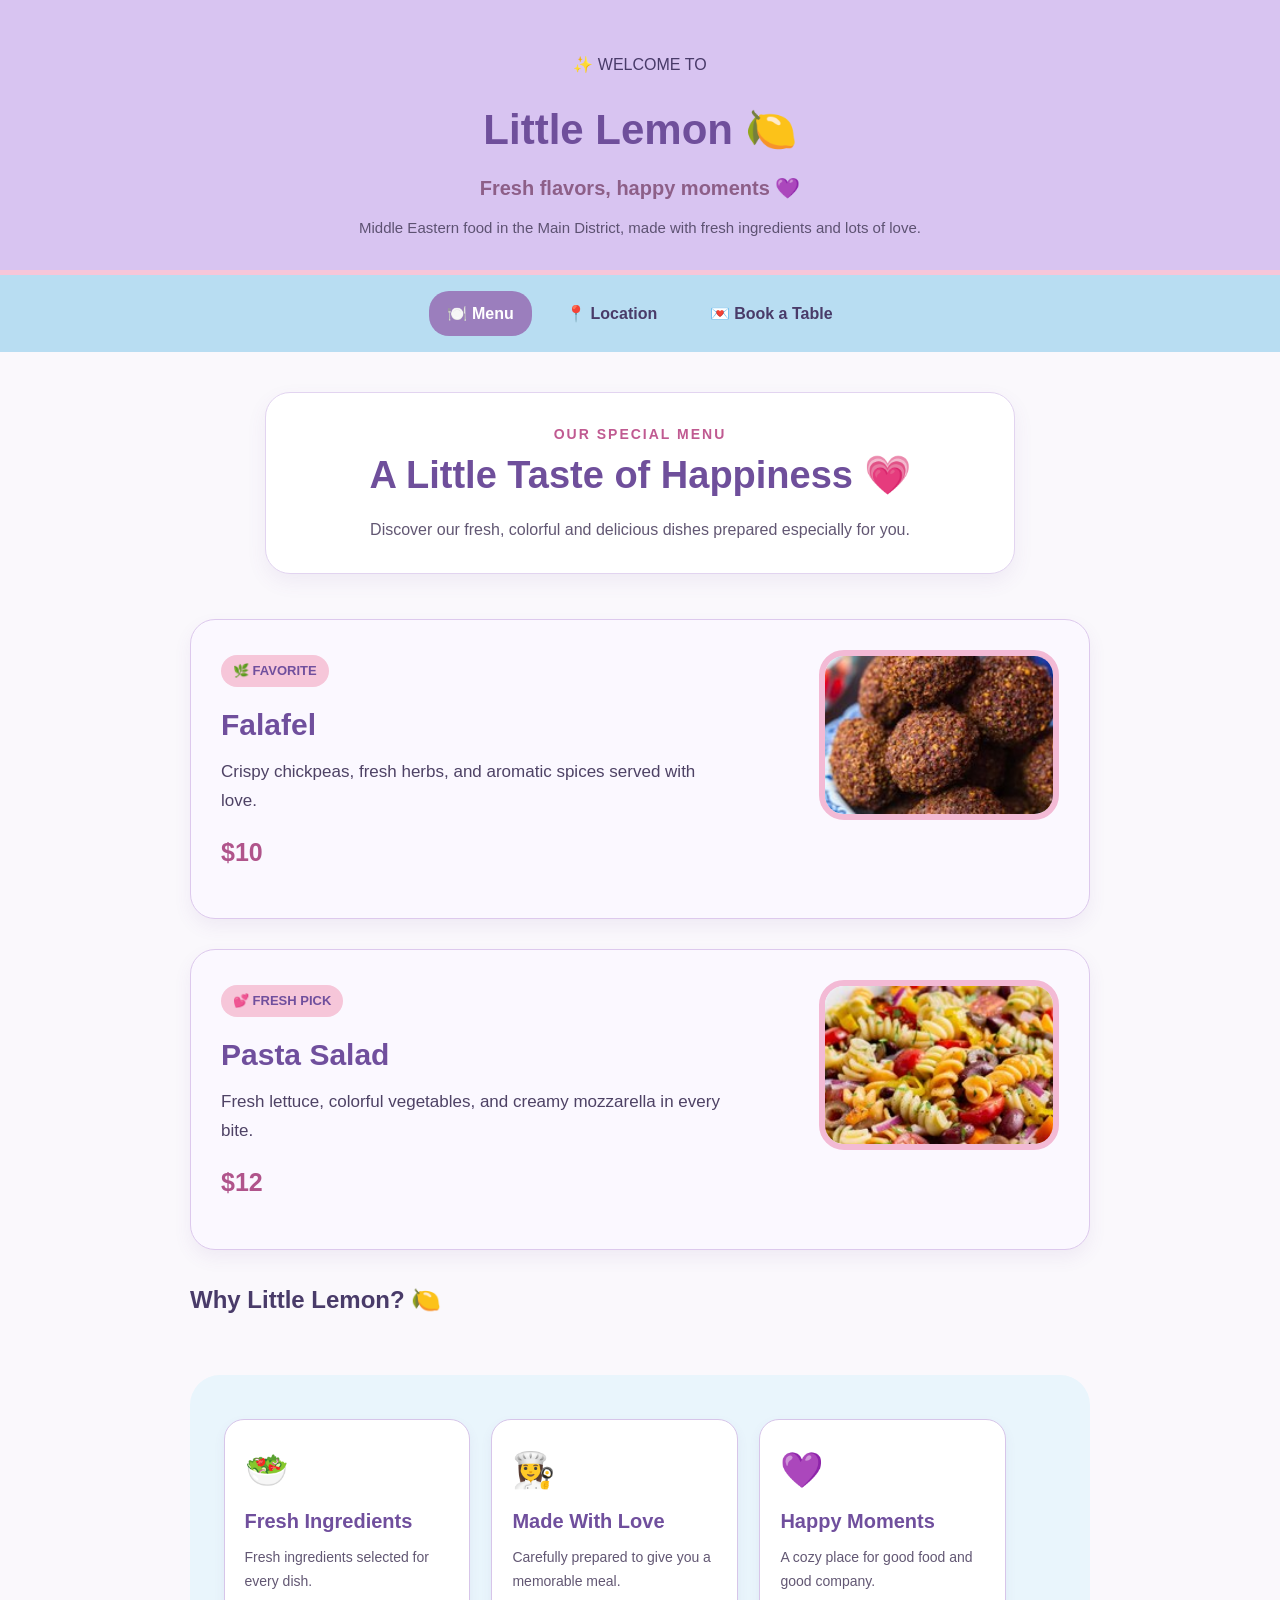
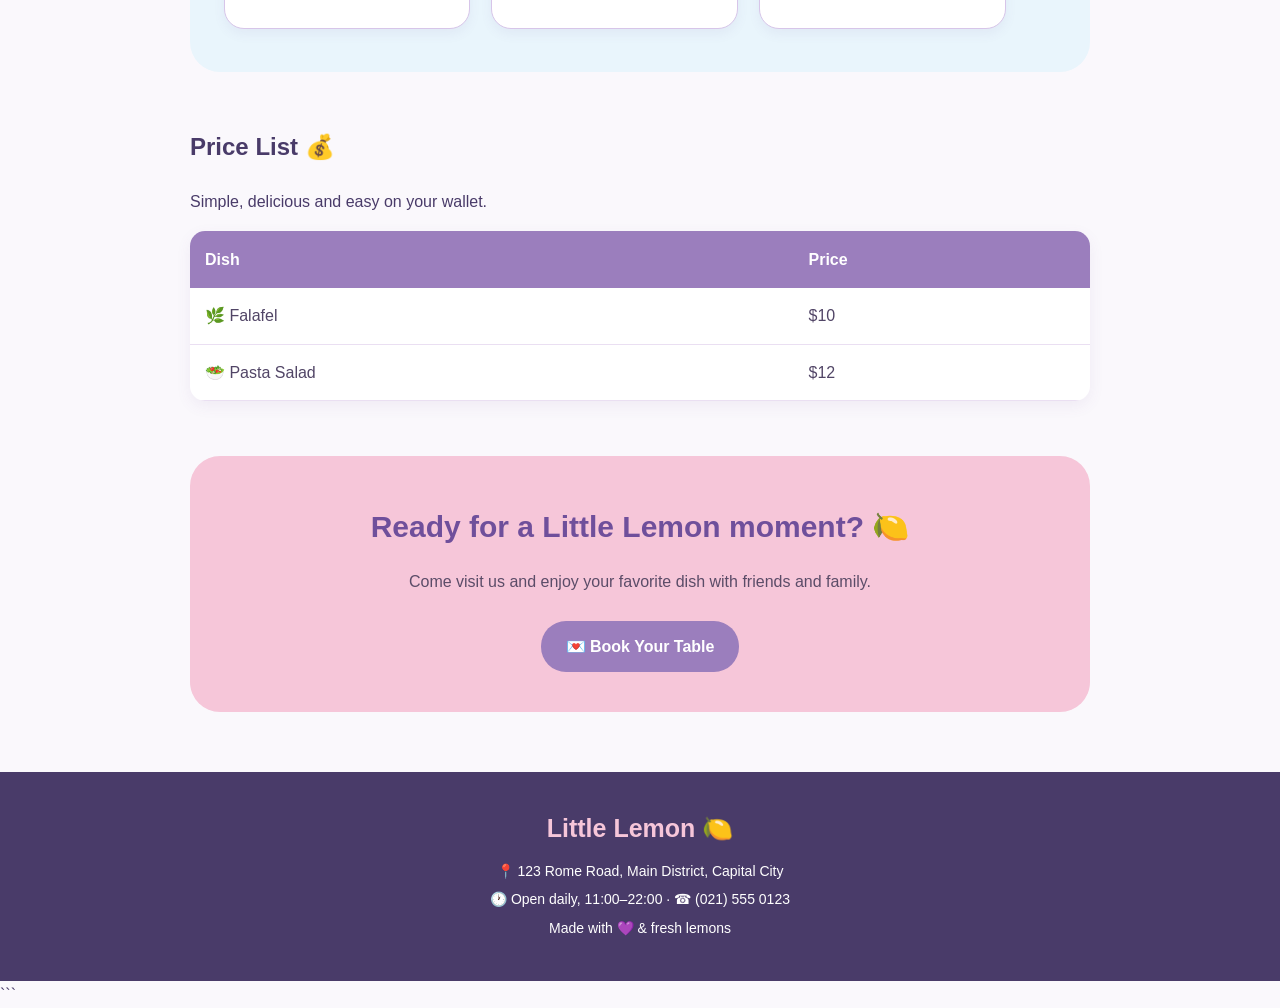
==== index.html @ 72bf9037 "Add files via upload" ====
<!DOCTYPE html>
<html>

<head>
  <title>Little Lemon | Fresh & Delicious</title>

  <meta name="description"
        content="Little Lemon — fresh Middle Eastern food with a modern twist.">

  <meta name="author"
        content="Lazuardi Al-Muzaki">

  <link rel="stylesheet" href="style.css">
</head>


<body>

  <!-- =========================
       HEADER
       ========================= -->

  <header>

    <p class="welcome">
      ✨ WELCOME TO
    </p>

    <p id="site-name">
      <a href="index.html">Little Lemon 🍋</a>
    </p>

    <p id="tagline">
      Fresh flavors, happy moments 💜
    </p>

    <p class="header-description">
      Middle Eastern food in the Main District,
      made with fresh ingredients and lots of love.
    </p>

  </header>


  <!-- =========================
       NAVIGATION
       ========================= -->

  <nav>

    <ul>

      <li>
        <a class="current" href="index.html">
          🍽️ Menu
        </a>
      </li>

      <li>
        <a href="location.html">
          📍 Location
        </a>
      </li>

      <li>
        <a href="book.html">
          💌 Book a Table
        </a>
      </li>

    </ul>

  </nav>


  <!-- =========================
       MAIN CONTENT
       ========================= -->

  <main>

    <!-- INTRO -->

    <section class="intro">

      <p class="small-title">
        OUR SPECIAL MENU
      </p>

      <h1>
        A Little Taste of Happiness 💗
      </h1>

      <p>
        Discover our fresh, colorful and delicious dishes
        prepared especially for you.
      </p>

    </section>


    <!-- MENU CARDS -->

    <div class="menu-container">


      <!-- FALAFEL -->

      <div class="dish">

        <div class="dish-image">

          <img src="falafel.jpeg"
               width="240"
               height="135"
               alt="A plate of falafel">

        </div>

        <div class="dish-content">

          <span class="dish-tag">
            🌿 FAVORITE
          </span>

          <h2>
            Falafel
          </h2>

          <p>
            Crispy chickpeas, fresh herbs,
            and aromatic spices served with love.
          </p>

          <p class="price">
            $10
          </p>

        </div>

      </div>


      <!-- PASTA SALAD -->

      <div class="dish">

        <div class="dish-image">

          <img src="salad.jpeg"
               width="240"
               height="135"
               alt="A fresh pasta salad">

        </div>

        <div class="dish-content">

          <span class="dish-tag">
            💕 FRESH PICK
          </span>

          <h2>
            Pasta Salad
          </h2>

          <p>
            Fresh lettuce, colorful vegetables,
            and creamy mozzarella in every bite.
          </p>

          <p class="price">
            $12
          </p>

        </div>

      </div>

    </div>


    <!-- WHY LITTLE LEMON -->

    <section class="why-us">

      <h2>
        Why Little Lemon? 🍋
      </h2>

      <div class="features">

        <div class="feature">

          <span class="feature-icon">
            🥗
          </span>

          <h3>
            Fresh Ingredients
          </h3>

          <p>
            Fresh ingredients selected
            for every dish.
          </p>

        </div>


        <div class="feature">

          <span class="feature-icon">
            👩‍🍳
          </span>

          <h3>
            Made With Love
          </h3>

          <p>
            Carefully prepared to give
            you a memorable meal.
          </p>

        </div>


        <div class="feature">

          <span class="feature-icon">
            💜
          </span>

          <h3>
            Happy Moments
          </h3>

          <p>
            A cozy place for good food
            and good company.
          </p>

        </div>

      </div>

    </section>


    <!-- PRICE LIST -->

    <section class="price-section">

      <h2>
        Price List 💰
      </h2>

      <p>
        Simple, delicious and easy on your wallet.
      </p>

      <table>

        <tr>
          <th>Dish</th>
          <th>Price</th>
        </tr>

        <tr>
          <td>🌿 Falafel</td>
          <td>$10</td>
        </tr>

        <tr>
          <td>🥗 Pasta Salad</td>
          <td>$12</td>
        </tr>

      </table>

    </section>


    <!-- CALL TO ACTION -->

    <section class="cta">

      <h2>
        Ready for a Little Lemon moment? 🍋
      </h2>

      <p>
        Come visit us and enjoy your favorite dish
        with friends and family.
      </p>

      <a href="book.html" class="cta-button">
        💌 Book Your Table
      </a>

    </section>

  </main>


  <!-- =========================
       FOOTER
       ========================= -->

  <footer>

    <p class="footer-logo">
      Little Lemon 🍋
    </p>

    <p>
      📍 123 Rome Road, Main District, Capital City
    </p>

    <p>
      🕐 Open daily, 11:00–22:00
      · ☎ (021) 555 0123
    </p>

    <p class="copyright">
      Made with 💜 & fresh lemons
    </p>

  </footer>


</body>

</html>
```
---- style.css ----
/* ========================================
   POYY'S BAKERY
   Soft Blue • Pink • Purple
   ======================================== */


/* ---------- GENERAL ---------- */

* {
    box-sizing: border-box;
}

body {
    margin: 0;
    padding: 0;

    background-color: #faf8fc;

    color: #493b69;

    font-family: Arial, Helvetica, sans-serif;

    line-height: 1.7;
}


/* ---------- HEADER ---------- */

header {
    background-color: #d8c4f1;

    text-align: center;

    padding: 35px 20px 30px;

    border-bottom: 5px solid #f6c6d9;
}


/* Bakery name */

#site-name {
    margin: 0;
    padding: 0;

    font-size: 42px;

    font-weight: bold;
}


/* Bakery name link */

#site-name a {
    color: #6f4f9b;

    text-decoration: none;
}


/* Tagline */

#tagline {
    margin: 5px 0 5px;

    color: #8d5f88;

    font-size: 20px;

    font-weight: bold;
}


/* Small description */

.header-description {
    max-width: 600px;

    margin: 10px auto 0;

    color: #5d5272;

    font-size: 15px;
}


/* ---------- NAVIGATION ---------- */

nav {
    background-color: #b8ddf2;

    text-align: center;

    padding: 12px 0;
}


nav ul {
    margin: 0;
    padding: 0;

    list-style-type: none;
}


nav li {
    display: inline;
}


nav a {
    display: inline-block;

    margin: 4px 6px;

    padding: 9px 18px;

    color: #493b69;

    text-decoration: none;

    font-weight: bold;

    border-radius: 20px;
}


/* Hover */

nav a:hover {
    background-color: #f6c6d9;

    color: #6f4f9b;
}


/* Current page */

nav a.current {
    background-color: #9b7ebd;

    color: white;
}


/* ---------- MAIN ---------- */

main {
    max-width: 950px;

    margin: 0 auto;

    padding: 40px 25px 60px;
}


/* ---------- INTRO ---------- */

.intro {
    max-width: 750px;

    margin: 0 auto 45px;

    padding: 30px;

    background-color: white;

    text-align: center;

    border: 1px solid #e2d4f0;

    border-radius: 25px;

    box-shadow: 0 8px 20px rgba(111, 79, 155, 0.08);
}


.small-title {
    margin: 0 0 5px;

    color: #c05a91;

    font-size: 14px;

    font-weight: bold;

    letter-spacing: 2px;
}


.intro h1 {
    margin: 5px 0 15px;

    color: #6f4f9b;

    font-size: 38px;

    line-height: 1.25;
}


.intro p:last-child {
    margin-bottom: 0;

    color: #625773;

    font-size: 16px;
}


/* ---------- SECTION TITLE ---------- */

.section-title {
    margin: 0 0 25px;

    color: #704f9d;

    text-align: center;

    font-size: 30px;
}


/* ---------- DISH CARD ---------- */

.dish {
    min-height: 230px;

    margin: 0 auto 30px;

    padding: 30px;

    background-color: #fbf8ff;

    border: 1px solid #ddc9ed;

    border-radius: 25px;

    box-shadow: 0 8px 18px rgba(111, 79, 155, 0.08);

    overflow: hidden;
}


/* ---------- DISH IMAGE ---------- */

.dish img {
    float: right;

    width: 240px;
    height: 170px;

    object-fit: cover;

    margin-left: 30px;

    border: 6px solid #f3bad5;

    border-radius: 25px;

    background-color: white;
}


/* ---------- DISH CONTENT ---------- */

.dish-content {
    padding-top: 5px;
}


.dish-content h2 {
    margin: 12px 0 8px;

    color: #704f9d;

    font-size: 30px;
}


.dish-content p {
    max-width: 500px;

    margin: 0 0 15px;

    color: #4e4265;

    font-size: 17px;
}


/* ---------- DISH TAG ---------- */

.dish-tag {
    display: inline-block;

    padding: 5px 12px;

    background-color: #f6c6d9;

    color: #704f9d;

    border-radius: 20px;

    font-size: 13px;

    font-weight: bold;
}


/* ---------- PRICE ---------- */

.price {
    color: #b0548b !important;

    font-size: 25px !important;

    font-weight: bold;

    margin-top: 15px !important;
}


/* ---------- FEATURES ---------- */

.features {
    margin-top: 55px;

    padding: 35px 25px;

    background-color: #e9f5fc;

    border-radius: 30px;
}


.feature-container {
    text-align: center;
}


.feature {
    display: inline-block;

    vertical-align: top;

    width: 29%;

    min-height: 210px;

    margin: 1%;

    padding: 20px;

    background-color: white;

    border: 1px solid #d7c5e9;

    border-radius: 20px;

    box-shadow: 0 5px 12px rgba(111, 79, 155, 0.07);
}


.feature-icon {
    font-size: 35px;

    margin-bottom: 5px;
}


.feature h3 {
    margin: 5px 0 8px;

    color: #704f9d;

    font-size: 20px;
}


.feature p {
    margin: 0;

    color: #625773;

    font-size: 14px;
}


/* ---------- PRICE LIST ---------- */

.price-section {
    margin-top: 55px;
}


table {
    width: 100%;

    border-collapse: collapse;

    background-color: white;

    border-radius: 15px;

    overflow: hidden;

    box-shadow: 0 5px 15px rgba(111, 79, 155, 0.08);
}


th {
    padding: 15px;

    background-color: #9b7ebd;

    color: white;

    text-align: left;

    font-size: 16px;
}


td {
    padding: 14px 15px;

    border-bottom: 1px solid #eadff2;

    color: #514566;
}


tr:hover td {
    background-color: #fff0f7;
}


/* ---------- CALL TO ACTION ---------- */

.cta {
    margin-top: 55px;

    padding: 40px 25px;

    background-color: #f6c6d9;

    text-align: center;

    border-radius: 30px;
}


.cta > p:first-child {
    margin: 0 0 5px;

    color: #9b527c;

    font-size: 13px;

    font-weight: bold;

    letter-spacing: 2px;
}


.cta h2 {
    margin: 5px 0 10px;

    color: #6f4f9b;

    font-size: 30px;
}


.cta p {
    color: #5b4c68;
}


/* ---------- CTA BUTTON ---------- */

.cta-button {
    display: inline-block;

    margin-top: 10px;

    padding: 12px 25px;

    background-color: #9b7ebd;

    color: white;

    text-decoration: none;

    font-weight: bold;

    border-radius: 25px;
}


.cta-button:hover {
    background-color: #704f9d;
}


/* ---------- FOOTER ---------- */

footer {
    padding: 35px 20px;

    background-color: #493b69;

    color: white;

    text-align: center;
}


.footer-logo {
    margin: 0 0 10px;

    color: #f6c6d9;

    font-size: 25px;

    font-weight: bold;
}


footer p {
    margin: 5px 0;

    font-size: 14px;
}


/* ========================================
   SMALL SCREEN
   ======================================== */

@media screen and (max-width: 700px) {

    #site-name {
        font-size: 32px;
    }


    .intro h1 {
        font-size: 30px;
    }


    .dish {
        text-align: center;
    }


    .dish img {
        float: none;

        display: block;

        width: 100%;
        max-width: 300px;

        height: 190px;

        margin: 0 auto 20px;
    }


    .dish-content p {
        margin-left: auto;
        margin-right: auto;
    }


    .feature {
        display: block;

        width: 100%;

        margin: 15px 0;
    }


    nav a {
        padding: 7px 10px;

        font-size: 14px;
    }

}
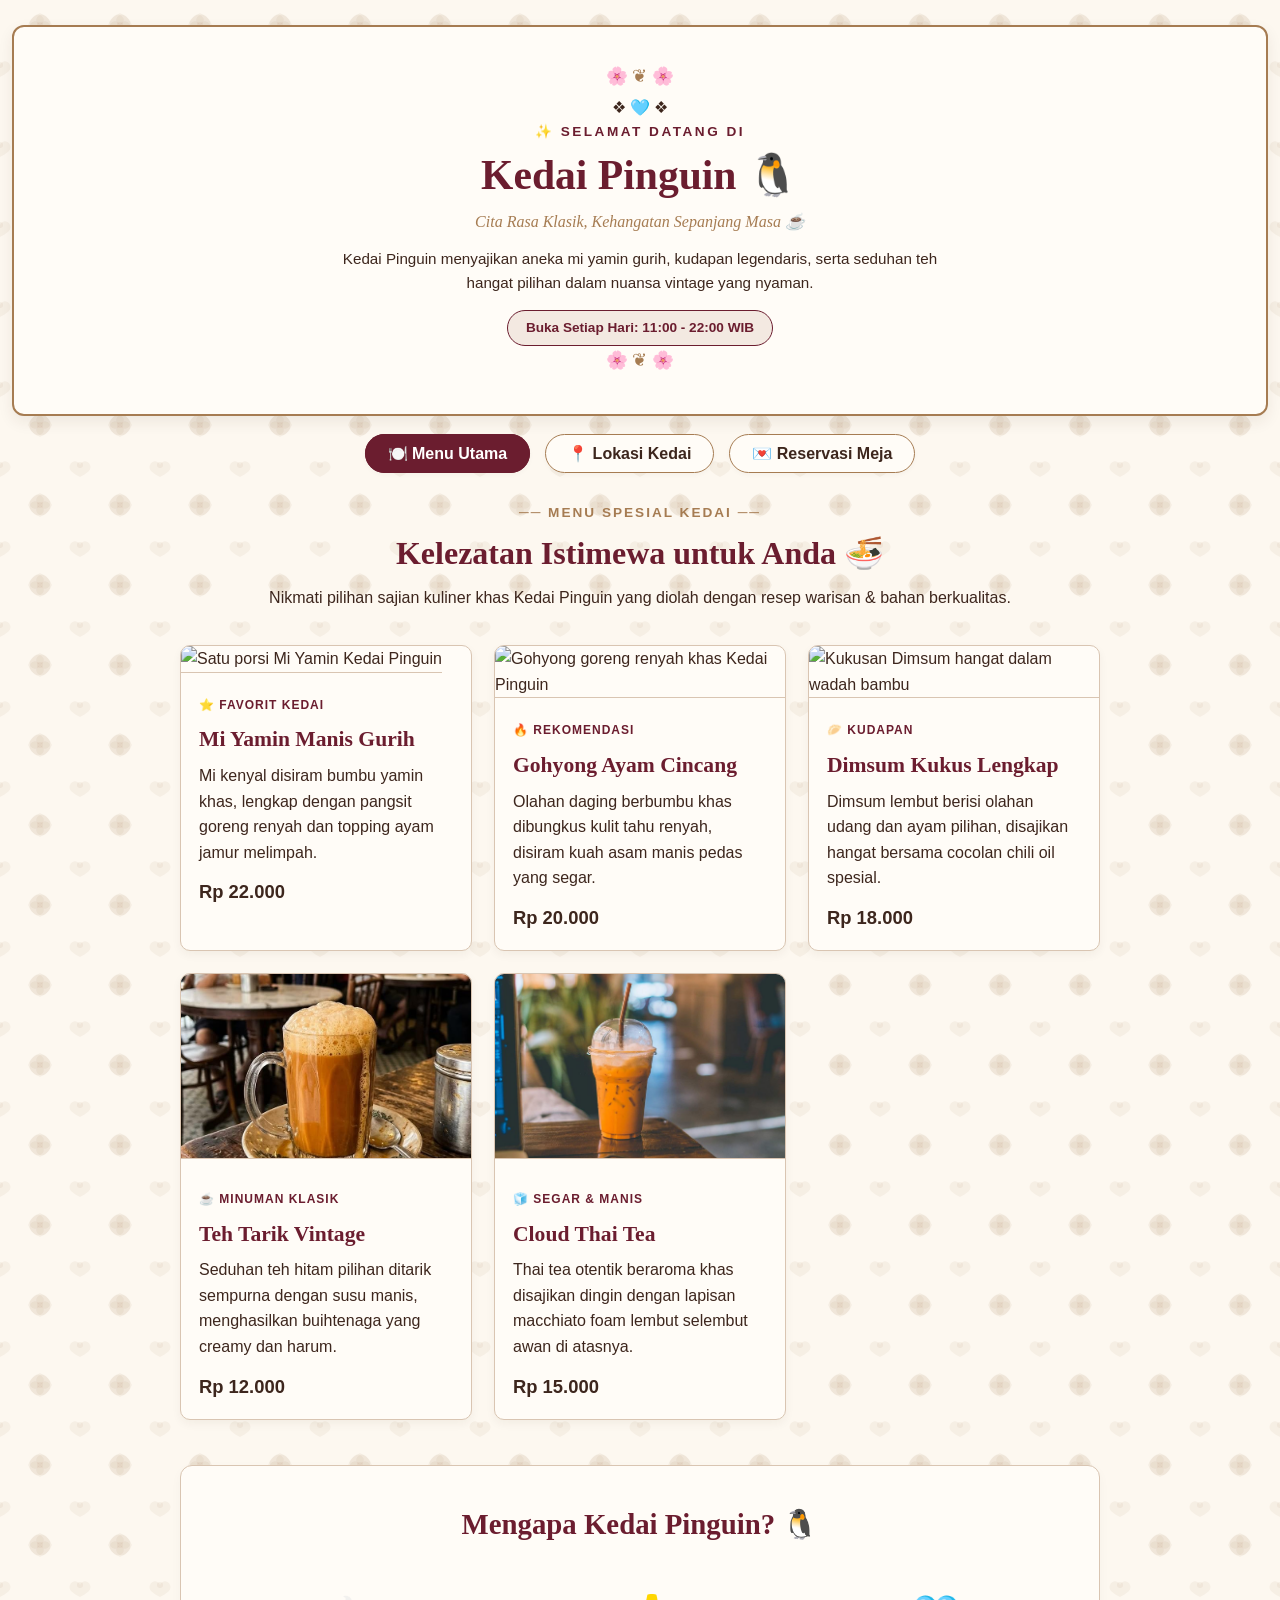
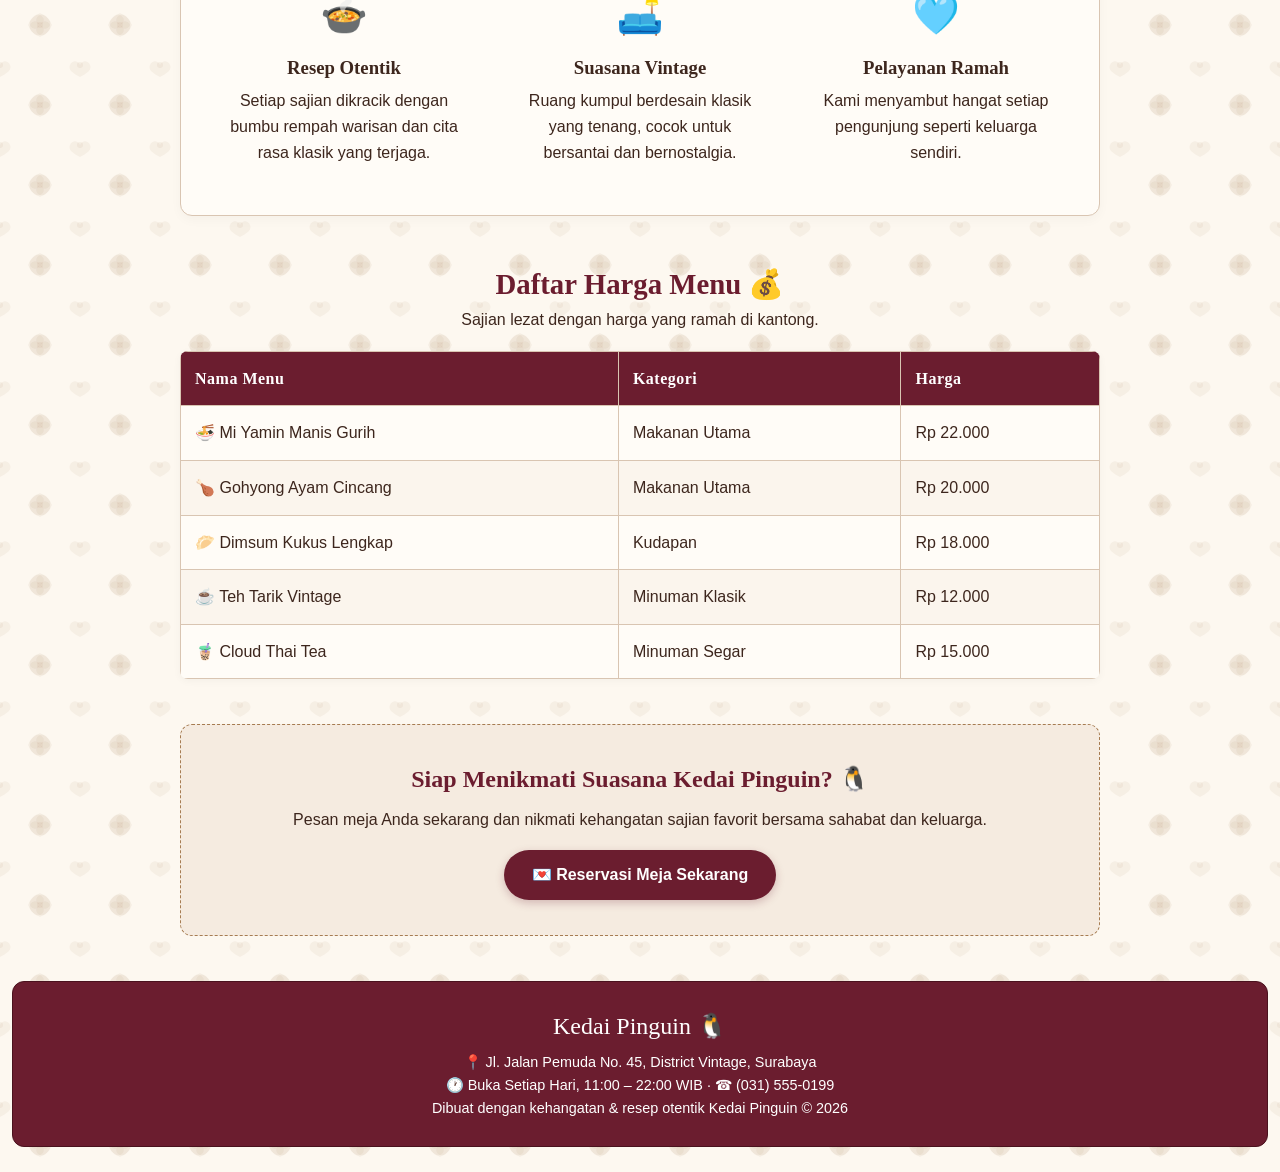
==== commit 8a26f7a4: "Add files via upload" ====
--- a/index.html
+++ b/index.html
@@ -1,337 +1,183 @@
 
 <!DOCTYPE html>
-<html>
+<html lang="id">
 
 <head>
-  <title>Little Lemon | Fresh & Delicious</title>
-
-  <meta name="description"
-        content="Little Lemon — fresh Middle Eastern food with a modern twist.">
-
-  <meta name="author"
-        content="Lazuardi Al-Muzaki">
-
+  <meta charset="UTF-8">
+  <meta name="viewport" content="width=device-width, initial-scale=1.0">
+  <title>Kedai Pinguin | Rasa Klasik & Kehangatan Vintage</title>
+  <meta name="description" content="Kedai Pinguin — Sajian kuliner otentik dengan cita rasa vintage dan bahan segar.">
+  <meta name="author" content="Kedai Pinguin">
   <link rel="stylesheet" href="style.css">
+  <script src="script.js" defer></script>
 </head>
-
 
 <body>
 
-  <!-- =========================
-       HEADER
-       ========================= -->
-
+  <!-- HEADER -->
   <header>
-
-    <p class="welcome">
-      ✨ WELCOME TO
+    <div class="header-ornament">❖ 🩵 ❖</div>
+    <p class="welcome">✨ SELAMAT DATANG DI</p>
+    <h1 id="site-name">
+      <a href="index.html">Kedai Pinguin 🐧</a>
+    </h1>
+    <p id="tagline">Cita Rasa Klasik, Kehangatan Sepanjang Masa ☕</p>
+    <p class="header-description">
+      Kedai Pinguin menyajikan aneka mi yamin gurih, kudapan legendaris, serta seduhan teh hangat pilihan dalam nuansa vintage yang nyaman.
     </p>
-
-    <p id="site-name">
-      <a href="index.html">Little Lemon 🍋</a>
-    </p>
-
-    <p id="tagline">
-      Fresh flavors, happy moments 💜
-    </p>
-
-    <p class="header-description">
-      Middle Eastern food in the Main District,
-      made with fresh ingredients and lots of love.
-    </p>
-
+    <p id="open-status" class="status-badge">Buka Setiap Hari: 11:00 - 22:00 WIB</p>
   </header>
 
-
-  <!-- =========================
-       NAVIGATION
-       ========================= -->
-
+  <!-- NAVIGATION -->
   <nav>
-
     <ul>
-
-      <li>
-        <a class="current" href="index.html">
-          🍽️ Menu
-        </a>
-      </li>
-
-      <li>
-        <a href="location.html">
-          📍 Location
-        </a>
-      </li>
-
-      <li>
-        <a href="book.html">
-          💌 Book a Table
-        </a>
-      </li>
-
+      <li><a class="current" href="index.html">🍽️ Menu Utama</a></li>
+      <li><a href="location.html">📍 Lokasi Kedai</a></li>
+      <li><a href="book.html">💌 Reservasi Meja</a></li>
     </ul>
-
   </nav>
 
-
-  <!-- =========================
-       MAIN CONTENT
-       ========================= -->
-
+  <!-- MAIN CONTENT -->
   <main>
 
     <!-- INTRO -->
-
     <section class="intro">
-
-      <p class="small-title">
-        OUR SPECIAL MENU
-      </p>
-
-      <h1>
-        A Little Taste of Happiness 💗
-      </h1>
-
-      <p>
-        Discover our fresh, colorful and delicious dishes
-        prepared especially for you.
-      </p>
-
+      <p class="small-title">── MENU SPESIAL KEDAI ──</p>
+      <h2>Kelezatan Istimewa untuk Anda 🍜</h2>
+      <p>Nikmati pilihan sajian kuliner khas Kedai Pinguin yang diolah dengan resep warisan & bahan berkualitas.</p>
     </section>
 
-
     <!-- MENU CARDS -->
-
     <div class="menu-container">
 
-
-      <!-- FALAFEL -->
-
+      <!-- MI YAMIN -->
       <div class="dish">
-
         <div class="dish-image">
-
-          <img src="falafel.jpeg"
-               width="240"
-               height="135"
-               alt="A plate of falafel">
-
+          <img src="Mi yamin.jpeg" width="240" height="180" alt="Satu porsi Mi Yamin Kedai Pinguin">
         </div>
-
         <div class="dish-content">
-
-          <span class="dish-tag">
-            🌿 FAVORITE
-          </span>
-
-          <h2>
-            Falafel
-          </h2>
-
-          <p>
-            Crispy chickpeas, fresh herbs,
-            and aromatic spices served with love.
-          </p>
-
-          <p class="price">
-            $10
-          </p>
-
+          <span class="dish-tag">⭐ FAVORIT KEDAI</span>
+          <h2>Mi Yamin Manis Gurih</h2>
+          <p>Mi kenyal disiram bumbu yamin khas, lengkap dengan pangsit goreng renyah dan topping ayam jamur melimpah.</p>
+          <p class="price">Rp 22.000</p>
         </div>
-
       </div>
 
+      <!-- GOHYONG -->
+      <div class="dish">
+        <div class="dish-image">
+          <img src="Gohyong.jpeg" width="240" height="180" alt="Gohyong goreng renyah khas Kedai Pinguin">
+        </div>
+        <div class="dish-content">
+          <span class="dish-tag">🔥 REKOMENDASI</span>
+          <h2>Gohyong Ayam Cincang</h2>
+          <p>Olahan daging berbumbu khas dibungkus kulit tahu renyah, disiram kuah asam manis pedas yang segar.</p>
+          <p class="price">Rp 20.000</p>
+        </div>
+      </div>
 
-      <!-- PASTA SALAD -->
+      <!-- DIMSUM -->
+      <div class="dish">
+        <div class="dish-image">
+          <img src="Dimsum.jpeg" width="240" height="180" alt="Kukusan Dimsum hangat dalam wadah bambu">
+        </div>
+        <div class="dish-content">
+          <span class="dish-tag">🥟 KUDAPAN</span>
+          <h2>Dimsum Kukus Lengkap</h2>
+          <p>Dimsum lembut berisi olahan udang dan ayam pilihan, disajikan hangat bersama cocolan chili oil spesial.</p>
+          <p class="price">Rp 18.000</p>
+        </div>
+      </div>
 
+      <!-- TEH TARIK -->
       <div class="dish">
+        <div class="dish-image">
+          <img src="Teh Tarik.jpeg" width="240" height="180" alt="Secangkir Teh Tarik hangat berbuih">
+        </div>
+        <div class="dish-content">
+          <span class="dish-tag">☕ MINUMAN KLASIK</span>
+          <h2>Teh Tarik Vintage</h2>
+          <p>Seduhan teh hitam pilihan ditarik sempurna dengan susu manis, menghasilkan buihtenaga yang creamy dan harum.</p>
+          <p class="price">Rp 12.000</p>
+        </div>
+      </div>
 
+      <!-- CLOUD THAI TEA -->
+      <div class="dish">
         <div class="dish-image">
-
-          <img src="salad.jpeg"
-               width="240"
-               height="135"
-               alt="A fresh pasta salad">
-
+          <img src="Cloud Thai Tea.jpeg" width="240" height="180" alt="Segelas Cloud Thai Tea dengan krim lembut">
         </div>
-
         <div class="dish-content">
-
-          <span class="dish-tag">
-            💕 FRESH PICK
-          </span>
-
-          <h2>
-            Pasta Salad
-          </h2>
-
-          <p>
-            Fresh lettuce, colorful vegetables,
-            and creamy mozzarella in every bite.
-          </p>
-
-          <p class="price">
-            $12
-          </p>
-
+          <span class="dish-tag">🧊 SEGAR & MANIS</span>
+          <h2>Cloud Thai Tea</h2>
+          <p>Thai tea otentik beraroma khas disajikan dingin dengan lapisan macchiato foam lembut selembut awan di atasnya.</p>
+          <p class="price">Rp 15.000</p>
         </div>
-
       </div>
 
     </div>
 
-
-    <!-- WHY LITTLE LEMON -->
-
+    <!-- KEUNGGULAN KEDAI -->
     <section class="why-us">
-
-      <h2>
-        Why Little Lemon? 🍋
-      </h2>
-
+      <h2>Mengapa Kedai Pinguin? 🐧</h2>
       <div class="features">
-
         <div class="feature">
-
-          <span class="feature-icon">
-            🥗
-          </span>
-
-          <h3>
-            Fresh Ingredients
-          </h3>
-
-          <p>
-            Fresh ingredients selected
-            for every dish.
-          </p>
-
+          <span class="feature-icon">🍲</span>
+          <h3>Resep Otentik</h3>
+          <p>Setiap sajian dikracik dengan bumbu rempah warisan dan cita rasa klasik yang terjaga.</p>
         </div>
-
-
         <div class="feature">
-
-          <span class="feature-icon">
-            👩‍🍳
-          </span>
-
-          <h3>
-            Made With Love
-          </h3>
-
-          <p>
-            Carefully prepared to give
-            you a memorable meal.
-          </p>
-
+          <span class="feature-icon">🛋️</span>
+          <h3>Suasana Vintage</h3>
+          <p>Ruang kumpul berdesain klasik yang tenang, cocok untuk bersantai dan bernostalgia.</p>
         </div>
-
-
         <div class="feature">
-
-          <span class="feature-icon">
-            💜
-          </span>
-
-          <h3>
-            Happy Moments
-          </h3>
-
-          <p>
-            A cozy place for good food
-            and good company.
-          </p>
-
+          <span class="feature-icon">🩵</span>
+          <h3>Pelayanan Ramah</h3>
+          <p>Kami menyambut hangat setiap pengunjung seperti keluarga sendiri.</p>
         </div>
-
       </div>
-
     </section>
 
-
-    <!-- PRICE LIST -->
-
+    <!-- PRICE LIST TABLE -->
     <section class="price-section">
-
-      <h2>
-        Price List 💰
-      </h2>
-
-      <p>
-        Simple, delicious and easy on your wallet.
-      </p>
-
+      <h2>Daftar Harga Menu 💰</h2>
+      <p>Sajian lezat dengan harga yang ramah di kantong.</p>
       <table>
-
-        <tr>
-          <th>Dish</th>
-          <th>Price</th>
-        </tr>
-
-        <tr>
-          <td>🌿 Falafel</td>
-          <td>$10</td>
-        </tr>
-
-        <tr>
-          <td>🥗 Pasta Salad</td>
-          <td>$12</td>
-        </tr>
-
+        <thead>
+          <tr>
+            <th>Nama Menu</th>
+            <th>Kategori</th>
+            <th>Harga</th>
+          </tr>
+        </thead>
+        <tbody>
+          <tr><td>🍜 Mi Yamin Manis Gurih</td><td>Makanan Utama</td><td>Rp 22.000</td></tr>
+          <tr><td>🍗 Gohyong Ayam Cincang</td><td>Makanan Utama</td><td>Rp 20.000</td></tr>
+          <tr><td>🥟 Dimsum Kukus Lengkap</td><td>Kudapan</td><td>Rp 18.000</td></tr>
+          <tr><td>☕ Teh Tarik Vintage</td><td>Minuman Klasik</td><td>Rp 12.000</td></tr>
+          <tr><td>🧋 Cloud Thai Tea</td><td>Minuman Segar</td><td>Rp 15.000</td></tr>
+        </tbody>
       </table>
-
     </section>
 
-
     <!-- CALL TO ACTION -->
-
     <section class="cta">
-
-      <h2>
-        Ready for a Little Lemon moment? 🍋
-      </h2>
-
-      <p>
-        Come visit us and enjoy your favorite dish
-        with friends and family.
-      </p>
-
-      <a href="book.html" class="cta-button">
-        💌 Book Your Table
-      </a>
-
+      <h2>Siap Menikmati Suasana Kedai Pinguin? 🐧</h2>
+      <p>Pesan meja Anda sekarang dan nikmati kehangatan sajian favorit bersama sahabat dan keluarga.</p>
+      <a href="book.html" class="cta-button">💌 Reservasi Meja Sekarang</a>
     </section>
 
   </main>
 
-
-  <!-- =========================
-       FOOTER
-       ========================= -->
-
+  <!-- FOOTER -->
   <footer>
-
-    <p class="footer-logo">
-      Little Lemon 🍋
-    </p>
-
-    <p>
-      📍 123 Rome Road, Main District, Capital City
-    </p>
-
-    <p>
-      🕐 Open daily, 11:00–22:00
-      · ☎ (021) 555 0123
-    </p>
-
-    <p class="copyright">
-      Made with 💜 & fresh lemons
-    </p>
-
+    <p class="footer-logo">Kedai Pinguin 🐧</p>
+    <p>📍 Jl. Jalan Pemuda No. 45, District Vintage, Surabaya</p>
+    <p>🕐 Buka Setiap Hari, 11:00 – 22:00 WIB · ☎ (031) 555-0199</p>
+    <p class="copyright">Dibuat dengan kehangatan & resep otentik Kedai Pinguin © 2026</p>
   </footer>
-
 
 </body>
 
-</html>
-```
+</html>
--- a/style.css
+++ b/style.css
@@ -1,594 +1,400 @@
-/* ========================================
-   POYY'S BAKERY
-   Soft Blue • Pink • Purple
-   ======================================== */
-
-
-/* ---------- GENERAL ---------- */
+/* ==========================================================================
+   Kedai Pinguin - Vintage Floral, Maroon & Warm Brown Theme
+   ========================================================================== */
+
+:root {
+  /* Palet Warna Utama */
+  --bg-cream: #fdf8f0;             /* Krem lembut untuk latar belakang */
+  --card-bg: #fffcf7;              /* Krem terang untuk kad & bekas */
+  --primary-maroon: #6b1d2f;        /* Maroon klasik */
+  --dark-maroon: #4a121e;           /* Maroon pekat untuk penegasan */
+  --brown-dark: #3d261d;            /* Coklat tua untuk teks & border */
+  --brown-light: #a67c52;           /* Coklat muda untuk elemen hiasan */
+  --brown-soft: #d9c5b2;            /* Coklat muda lembut untuk garisan border */
+  
+  /* Font Vintage */
+  --font-serif: "Georgia", "Times New Roman", serif;
+  --font-sans: "Trebuchet MS", "Segoe UI", sans-serif;
+}
 
 * {
-    box-sizing: border-box;
+  box-sizing: border-box;
+  margin: 0;
+  padding: 0;
 }
 
 body {
-    margin: 0;
-    padding: 0;
-
-    background-color: #faf8fc;
-
-    color: #493b69;
-
-    font-family: Arial, Helvetica, sans-serif;
-
-    line-height: 1.7;
-}
-
-
-/* ---------- HEADER ---------- */
-
+  background-color: var(--bg-cream);
+  /* Latar belakang ornamen bunga vintage menggunakan corak SVG yang halus */
+  background-image: url('data:image/svg+xml;utf8,<svg xmlns="http://www.w3.org/2000/svg" width="80" height="80" viewBox="0 0 80 80"><g fill="%23a67c52" fill-opacity="0.08"><path d="M40 25c-2-5-8-5-10 0s3 8 10 12c7-4 12-7 10-12s-8-5-10 0z"/><path d="M40 25c-5-2-5-8 0-10s8 3 12 10c-4 7-7 12-12 10s-5-8 0-10z"/><path d="M40 25c2 5 8 5 10 0s-3-8-10-12c-7 4-12 7-10 12s8 5 10 0z"/><path d="M40 25c5 2 5 8 0 10s-8-3-12-10c4-7 7-12 12-10s5 8 0 10z"/><circle cx="40" cy="25" r="3"/><path d="M0 65c-2-5-8-5-10 0s3 8 10 12c7-4 12-7 10-12s-8-5-10 0z"/><circle cx="0" cy="65" r="3"/><path d="M80 65c-2-5-8-5-10 0s3 8 10 12c7-4 12-7 10-12s-8-5-10 0z"/><circle cx="80" cy="65" r="3"/></g></svg>');
+  background-repeat: repeat;
+  color: var(--brown-dark);
+  font-family: var(--font-sans);
+  line-height: 1.6;
+  padding: 25px 12px;
+}
+
+/* HEADER */
 header {
-    background-color: #d8c4f1;
-
-    text-align: center;
-
-    padding: 35px 20px 30px;
-
-    border-bottom: 5px solid #f6c6d9;
-}
-
-
-/* Bakery name */
-
-#site-name {
-    margin: 0;
-    padding: 0;
-
-    font-size: 42px;
-
-    font-weight: bold;
-}
-
-
-/* Bakery name link */
+  text-align: center;
+  padding: 35px 20px;
+  background-color: var(--card-bg);
+  border: 2px solid var(--brown-light);
+  border-radius: 12px;
+  margin-bottom: 25px;
+  box-shadow: 0 6px 15px rgba(61, 38, 29, 0.08);
+  position: relative;
+}
+
+/* Hiasan Bunga pada Header */
+header::before, header::after {
+  content: "🌸 ❦ 🌸";
+  font-size: 1.1rem;
+  color: var(--brown-light);
+  display: block;
+  margin-bottom: 5px;
+}
+
+.welcome {
+  font-size: 0.85rem;
+  letter-spacing: 2.5px;
+  color: var(--primary-maroon);
+  font-weight: bold;
+}
 
 #site-name a {
-    color: #6f4f9b;
-
-    text-decoration: none;
-}
-
-
-/* Tagline */
+  font-family: var(--font-serif);
+  font-size: 2.6rem;
+  color: var(--primary-maroon);
+  text-decoration: none;
+  font-weight: bold;
+}
 
 #tagline {
-    margin: 5px 0 5px;
-
-    color: #8d5f88;
-
-    font-size: 20px;
-
-    font-weight: bold;
-}
-
-
-/* Small description */
+  font-style: italic;
+  color: var(--brown-light);
+  margin-bottom: 12px;
+  font-family: var(--font-serif);
+}
 
 .header-description {
-    max-width: 600px;
-
-    margin: 10px auto 0;
-
-    color: #5d5272;
-
-    font-size: 15px;
-}
-
-
-/* ---------- NAVIGATION ---------- */
-
-nav {
-    background-color: #b8ddf2;
-
-    text-align: center;
-
-    padding: 12px 0;
-}
-
-
+  max-width: 620px;
+  margin: 0 auto;
+  font-size: 0.95rem;
+  color: var(--brown-dark);
+}
+
+.status-badge {
+  display: inline-block;
+  margin-top: 15px;
+  padding: 6px 18px;
+  border-radius: 20px;
+  font-weight: bold;
+  font-size: 0.85rem;
+  background-color: #f3e9e1;
+  color: var(--primary-maroon);
+  border: 1px solid var(--primary-maroon);
+}
+
+.status-badge.closed {
+  background-color: #fbebee;
+  color: var(--dark-maroon);
+  border-color: var(--dark-maroon);
+}
+
+/* NAVIGATION */
 nav ul {
-    margin: 0;
-    padding: 0;
-
-    list-style-type: none;
-}
-
-
-nav li {
-    display: inline;
-}
-
+  list-style: none;
+  display: flex;
+  justify-content: center;
+  gap: 15px;
+  margin-bottom: 35px;
+  flex-wrap: wrap;
+}
 
 nav a {
-    display: inline-block;
-
-    margin: 4px 6px;
-
-    padding: 9px 18px;
-
-    color: #493b69;
-
-    text-decoration: none;
-
-    font-weight: bold;
-
-    border-radius: 20px;
-}
-
-
-/* Hover */
-
-nav a:hover {
-    background-color: #f6c6d9;
-
-    color: #6f4f9b;
-}
-
-
-/* Current page */
-
-nav a.current {
-    background-color: #9b7ebd;
-
-    color: white;
-}
-
-
-/* ---------- MAIN ---------- */
-
+  text-decoration: none;
+  color: var(--brown-dark);
+  padding: 10px 22px;
+  border: 1.5px solid var(--brown-light);
+  border-radius: 25px;
+  background-color: var(--card-bg);
+  font-weight: bold;
+  transition: all 0.3s ease;
+  box-shadow: 0 2px 5px rgba(0,0,0,0.03);
+}
+
+nav a:hover, nav a.current {
+  background-color: var(--primary-maroon);
+  color: #ffffff;
+  border-color: var(--primary-maroon);
+}
+
+/* MAIN CONTENT */
 main {
-    max-width: 950px;
-
-    margin: 0 auto;
-
-    padding: 40px 25px 60px;
-}
-
-
-/* ---------- INTRO ---------- */
+  max-width: 920px;
+  margin: 0 auto;
+}
 
 .intro {
-    max-width: 750px;
-
-    margin: 0 auto 45px;
-
-    padding: 30px;
-
-    background-color: white;
-
-    text-align: center;
-
-    border: 1px solid #e2d4f0;
-
-    border-radius: 25px;
-
-    box-shadow: 0 8px 20px rgba(111, 79, 155, 0.08);
-}
-
+  text-align: center;
+  margin-bottom: 35px;
+}
 
 .small-title {
-    margin: 0 0 5px;
-
-    color: #c05a91;
-
-    font-size: 14px;
-
-    font-weight: bold;
-
-    letter-spacing: 2px;
-}
-
-
-.intro h1 {
-    margin: 5px 0 15px;
-
-    color: #6f4f9b;
-
-    font-size: 38px;
-
-    line-height: 1.25;
-}
-
-
-.intro p:last-child {
-    margin-bottom: 0;
-
-    color: #625773;
-
-    font-size: 16px;
-}
-
-
-/* ---------- SECTION TITLE ---------- */
-
-.section-title {
-    margin: 0 0 25px;
-
-    color: #704f9d;
-
-    text-align: center;
-
-    font-size: 30px;
-}
-
-
-/* ---------- DISH CARD ---------- */
+  color: var(--brown-light);
+  letter-spacing: 2px;
+  font-weight: bold;
+  font-size: 0.85rem;
+}
+
+.intro h2 {
+  font-family: var(--font-serif);
+  color: var(--primary-maroon);
+  font-size: 2rem;
+  margin: 5px 0;
+}
+
+/* MENU GRID */
+.menu-container {
+  display: grid;
+  grid-template-columns: repeat(auto-fit, minmax(260px, 1fr));
+  gap: 22px;
+  margin-bottom: 45px;
+}
 
 .dish {
-    min-height: 230px;
-
-    margin: 0 auto 30px;
-
-    padding: 30px;
-
-    background-color: #fbf8ff;
-
-    border: 1px solid #ddc9ed;
-
-    border-radius: 25px;
-
-    box-shadow: 0 8px 18px rgba(111, 79, 155, 0.08);
-
-    overflow: hidden;
-}
-
-
-/* ---------- DISH IMAGE ---------- */
-
-.dish img {
-    float: right;
-
-    width: 240px;
-    height: 170px;
-
-    object-fit: cover;
-
-    margin-left: 30px;
-
-    border: 6px solid #f3bad5;
-
-    border-radius: 25px;
-
-    background-color: white;
-}
-
-
-/* ---------- DISH CONTENT ---------- */
+  background-color: var(--card-bg);
+  border: 1px solid var(--brown-soft);
+  border-radius: 10px;
+  overflow: hidden;
+  box-shadow: 0 4px 10px rgba(61, 38, 29, 0.05);
+  transition: transform 0.2s ease, box-shadow 0.2s ease;
+}
+
+.dish:hover {
+  transform: translateY(-5px);
+  box-shadow: 0 8px 18px rgba(107, 29, 47, 0.12);
+  border-color: var(--brown-light);
+}
+
+.dish-image img {
+  width: 100%;
+  height: 185px;
+  object-fit: cover;
+  border-bottom: 1px solid var(--brown-soft);
+}
 
 .dish-content {
-    padding-top: 5px;
-}
-
-
-.dish-content h2 {
-    margin: 12px 0 8px;
-
-    color: #704f9d;
-
-    font-size: 30px;
-}
-
-
-.dish-content p {
-    max-width: 500px;
-
-    margin: 0 0 15px;
-
-    color: #4e4265;
-
-    font-size: 17px;
-}
-
-
-/* ---------- DISH TAG ---------- */
+  padding: 18px;
+}
 
 .dish-tag {
-    display: inline-block;
-
-    padding: 5px 12px;
-
-    background-color: #f6c6d9;
-
-    color: #704f9d;
-
-    border-radius: 20px;
-
-    font-size: 13px;
-
-    font-weight: bold;
-}
-
-
-/* ---------- PRICE ---------- */
+  font-size: 0.75rem;
+  color: var(--primary-maroon);
+  font-weight: bold;
+  letter-spacing: 1px;
+}
+
+.dish h2 {
+  font-family: var(--font-serif);
+  font-size: 1.35rem;
+  color: var(--primary-maroon);
+  margin: 6px 0;
+}
 
 .price {
-    color: #b0548b !important;
-
-    font-size: 25px !important;
-
-    font-weight: bold;
-
-    margin-top: 15px !important;
-}
-
-
-/* ---------- FEATURES ---------- */
+  font-weight: bold;
+  font-size: 1.15rem;
+  color: var(--brown-dark);
+  margin-top: 12px;
+}
+
+/* FEATURES SECTION */
+.why-us {
+  background-color: var(--card-bg);
+  padding: 35px 25px;
+  border-radius: 12px;
+  border: 1px solid var(--brown-soft);
+  text-align: center;
+  margin-bottom: 45px;
+  box-shadow: 0 4px 12px rgba(0,0,0,0.03);
+}
+
+.why-us h2 {
+  font-family: var(--font-serif);
+  color: var(--primary-maroon);
+  margin-bottom: 22px;
+  font-size: 1.8rem;
+}
 
 .features {
-    margin-top: 55px;
-
-    padding: 35px 25px;
-
-    background-color: #e9f5fc;
-
-    border-radius: 30px;
-}
-
-
-.feature-container {
-    text-align: center;
-}
-
+  display: flex;
+  gap: 20px;
+  flex-wrap: wrap;
+  justify-content: center;
+}
 
 .feature {
-    display: inline-block;
-
-    vertical-align: top;
-
-    width: 29%;
-
-    min-height: 210px;
-
-    margin: 1%;
-
-    padding: 20px;
-
-    background-color: white;
-
-    border: 1px solid #d7c5e9;
-
-    border-radius: 20px;
-
-    box-shadow: 0 5px 12px rgba(111, 79, 155, 0.07);
-}
-
+  flex: 1;
+  min-width: 220px;
+  padding: 15px;
+}
 
 .feature-icon {
-    font-size: 35px;
-
-    margin-bottom: 5px;
-}
-
+  font-size: 2.4rem;
+  display: block;
+  margin-bottom: 8px;
+}
 
 .feature h3 {
-    margin: 5px 0 8px;
-
-    color: #704f9d;
-
-    font-size: 20px;
-}
-
-
-.feature p {
-    margin: 0;
-
-    color: #625773;
-
-    font-size: 14px;
-}
-
-
-/* ---------- PRICE LIST ---------- */
-
+  color: var(--brown-dark);
+  font-family: var(--font-serif);
+  margin-bottom: 5px;
+}
+
+/* TABLE SECTION */
 .price-section {
-    margin-top: 55px;
-}
-
+  margin-bottom: 45px;
+  text-align: center;
+}
+
+.price-section h2 {
+  font-family: var(--font-serif);
+  color: var(--primary-maroon);
+  font-size: 1.8rem;
+}
 
 table {
-    width: 100%;
-
-    border-collapse: collapse;
-
-    background-color: white;
-
-    border-radius: 15px;
-
-    overflow: hidden;
-
-    box-shadow: 0 5px 15px rgba(111, 79, 155, 0.08);
-}
-
+  width: 100%;
+  border-collapse: collapse;
+  margin-top: 18px;
+  background-color: var(--card-bg);
+  border-radius: 8px;
+  overflow: hidden;
+  box-shadow: 0 2px 8px rgba(0,0,0,0.04);
+}
+
+th, td {
+  padding: 14px;
+  border: 1px solid var(--brown-soft);
+  text-align: left;
+}
 
 th {
-    padding: 15px;
-
-    background-color: #9b7ebd;
-
-    color: white;
-
-    text-align: left;
-
-    font-size: 16px;
-}
-
-
-td {
-    padding: 14px 15px;
-
-    border-bottom: 1px solid #eadff2;
-
-    color: #514566;
-}
-
-
-tr:hover td {
-    background-color: #fff0f7;
-}
-
-
-/* ---------- CALL TO ACTION ---------- */
-
+  background-color: var(--primary-maroon);
+  color: #ffffff;
+  font-family: var(--font-serif);
+  letter-spacing: 0.5px;
+}
+
+tr:nth-child(even) {
+  background-color: #fbf5ed;
+}
+
+/* CALL TO ACTION */
 .cta {
-    margin-top: 55px;
-
-    padding: 40px 25px;
-
-    background-color: #f6c6d9;
-
-    text-align: center;
-
-    border-radius: 30px;
-}
-
-
-.cta > p:first-child {
-    margin: 0 0 5px;
-
-    color: #9b527c;
-
-    font-size: 13px;
-
-    font-weight: bold;
-
-    letter-spacing: 2px;
-}
-
+  text-align: center;
+  padding: 35px 20px;
+  background-color: #f5ebe0;
+  border-radius: 12px;
+  border: 1.5px dashed var(--brown-light);
+  margin-bottom: 45px;
+}
 
 .cta h2 {
-    margin: 5px 0 10px;
-
-    color: #6f4f9b;
-
-    font-size: 30px;
-}
-
-
-.cta p {
-    color: #5b4c68;
-}
-
-
-/* ---------- CTA BUTTON ---------- */
+  font-family: var(--font-serif);
+  color: var(--primary-maroon);
+  margin-bottom: 8px;
+}
 
 .cta-button {
-    display: inline-block;
-
-    margin-top: 10px;
-
-    padding: 12px 25px;
-
-    background-color: #9b7ebd;
-
-    color: white;
-
-    text-decoration: none;
-
-    font-weight: bold;
-
-    border-radius: 25px;
-}
-
+  display: inline-block;
+  margin-top: 18px;
+  background-color: var(--primary-maroon);
+  color: #ffffff;
+  padding: 12px 28px;
+  text-decoration: none;
+  border-radius: 25px;
+  font-weight: bold;
+  border: none;
+  cursor: pointer;
+  box-shadow: 0 3px 8px rgba(107, 29, 47, 0.25);
+  transition: background-color 0.3s ease;
+}
 
 .cta-button:hover {
-    background-color: #704f9d;
-}
-
-
-/* ---------- FOOTER ---------- */
-
+  background-color: var(--dark-maroon);
+}
+
+/* FORM STYLES (book.html) */
+.booking-section {
+  background-color: var(--card-bg);
+  padding: 35px;
+  border-radius: 12px;
+  border: 1px solid var(--brown-soft);
+  box-shadow: 0 4px 12px rgba(0,0,0,0.04);
+}
+
+.form-group {
+  margin-bottom: 22px;
+}
+
+label {
+  display: block;
+  font-weight: bold;
+  margin-bottom: 6px;
+  color: var(--brown-dark);
+}
+
+input, textarea {
+  width: 100%;
+  padding: 11px;
+  border: 1px solid var(--brown-soft);
+  border-radius: 6px;
+  background-color: #ffffff;
+  font-family: inherit;
+  color: var(--brown-dark);
+}
+
+input:focus, textarea:focus {
+  outline: none;
+  border-color: var(--primary-maroon);
+  box-shadow: 0 0 5px rgba(107, 29, 47, 0.2);
+}
+
+.radio-group label {
+  display: inline-block;
+  margin-right: 15px;
+  font-weight: normal;
+}
+
+.info-note {
+  color: var(--primary-maroon);
+  font-size: 0.88rem;
+  margin-top: 6px;
+}
+
+.message-box {
+  font-weight: bold;
+  color: var(--primary-maroon);
+  margin: 12px 0;
+}
+
+/* FOOTER */
 footer {
-    padding: 35px 20px;
-
-    background-color: #493b69;
-
-    color: white;
-
-    text-align: center;
-}
-
+  text-align: center;
+  padding: 25px 20px;
+  background-color: var(--primary-maroon);
+  color: #ffffff;
+  border-radius: 12px;
+  margin-top: 45px;
+  font-size: 0.9rem;
+  border: 1px solid var(--dark-maroon);
+}
 
 .footer-logo {
-    margin: 0 0 10px;
-
-    color: #f6c6d9;
-
-    font-size: 25px;
-
-    font-weight: bold;
-}
-
-
-footer p {
-    margin: 5px 0;
-
-    font-size: 14px;
-}
-
-
-/* ========================================
-   SMALL SCREEN
-   ======================================== */
-
-@media screen and (max-width: 700px) {
-
-    #site-name {
-        font-size: 32px;
-    }
-
-
-    .intro h1 {
-        font-size: 30px;
-    }
-
-
-    .dish {
-        text-align: center;
-    }
-
-
-    .dish img {
-        float: none;
-
-        display: block;
-
-        width: 100%;
-        max-width: 300px;
-
-        height: 190px;
-
-        margin: 0 auto 20px;
-    }
-
-
-    .dish-content p {
-        margin-left: auto;
-        margin-right: auto;
-    }
-
-
-    .feature {
-        display: block;
-
-        width: 100%;
-
-        margin: 15px 0;
-    }
-
-
-    nav a {
-        padding: 7px 10px;
-
-        font-size: 14px;
-    }
-
-}+  font-family: var(--font-serif);
+  font-size: 1.5rem;
+  margin-bottom: 6px;
+}
